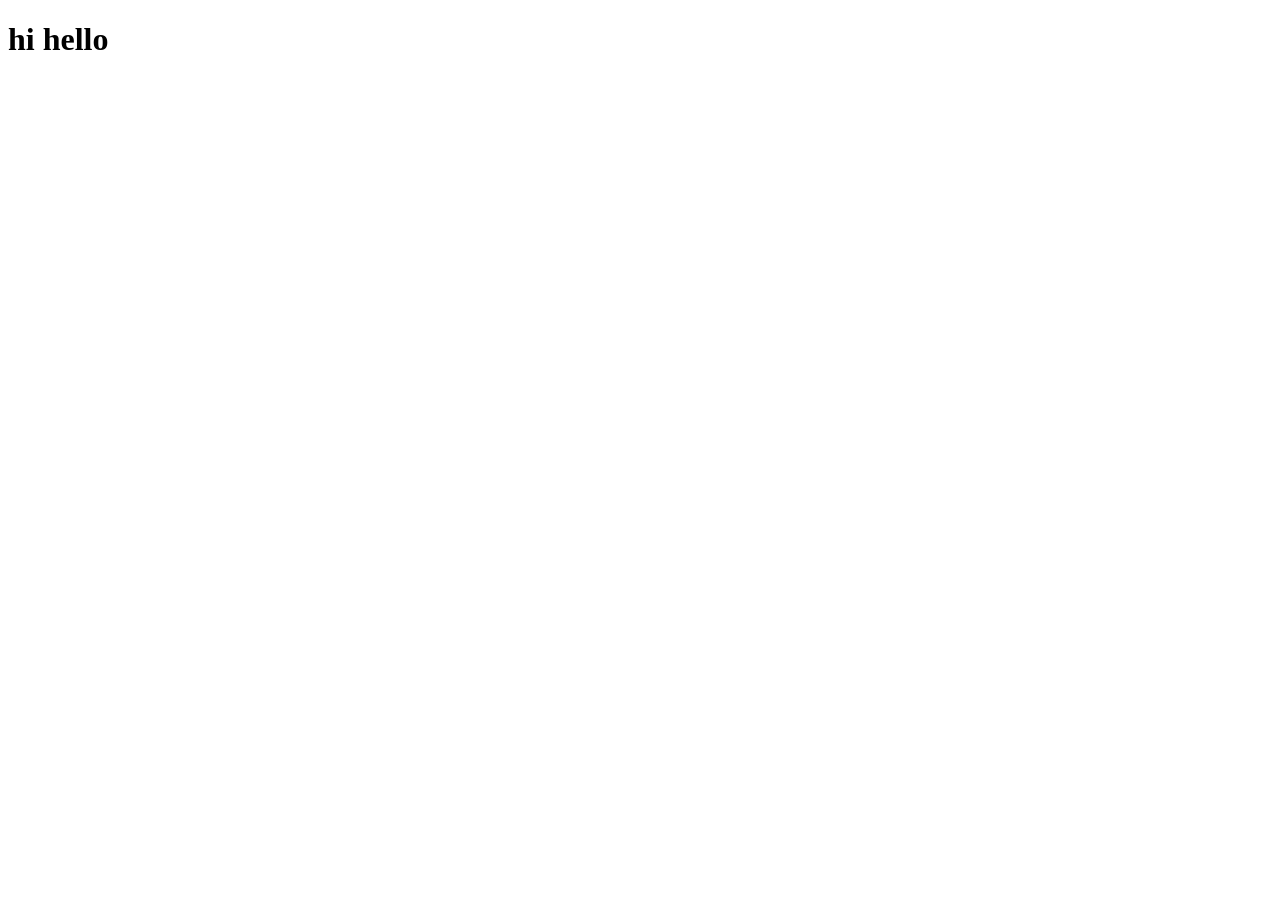
==== web.html @ 4e371c8e "feat : add" ====
<!DOCTYPE html>
<html lang="en">
<head>
    <meta charset="UTF-8">
    <meta name="viewport" content="width=device-width, initial-scale=1.0">
    <title>Document</title>
</head>
<body>
    <h1> hi hello </h1>
</body>
</html>
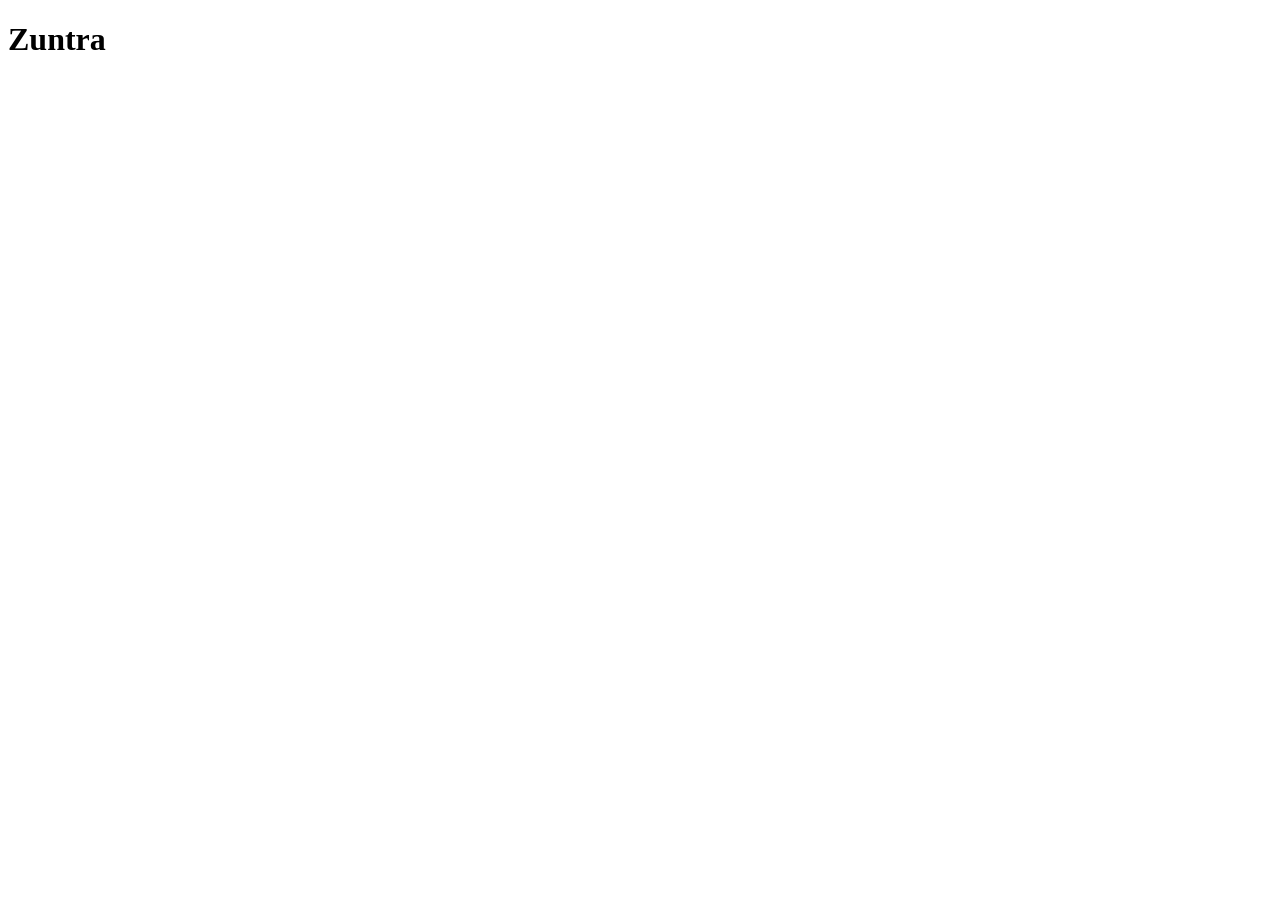
==== commit b0167540: "Change header text from  'Zuntra'" ====
--- a/web.html
+++ b/web.html
@@ -6,6 +6,6 @@
     <title>Document</title>
 </head>
 <body>
-    <h1> hi hello </h1>
+    <h1> Zuntra </h1>
 </body>
-</html>+</html>
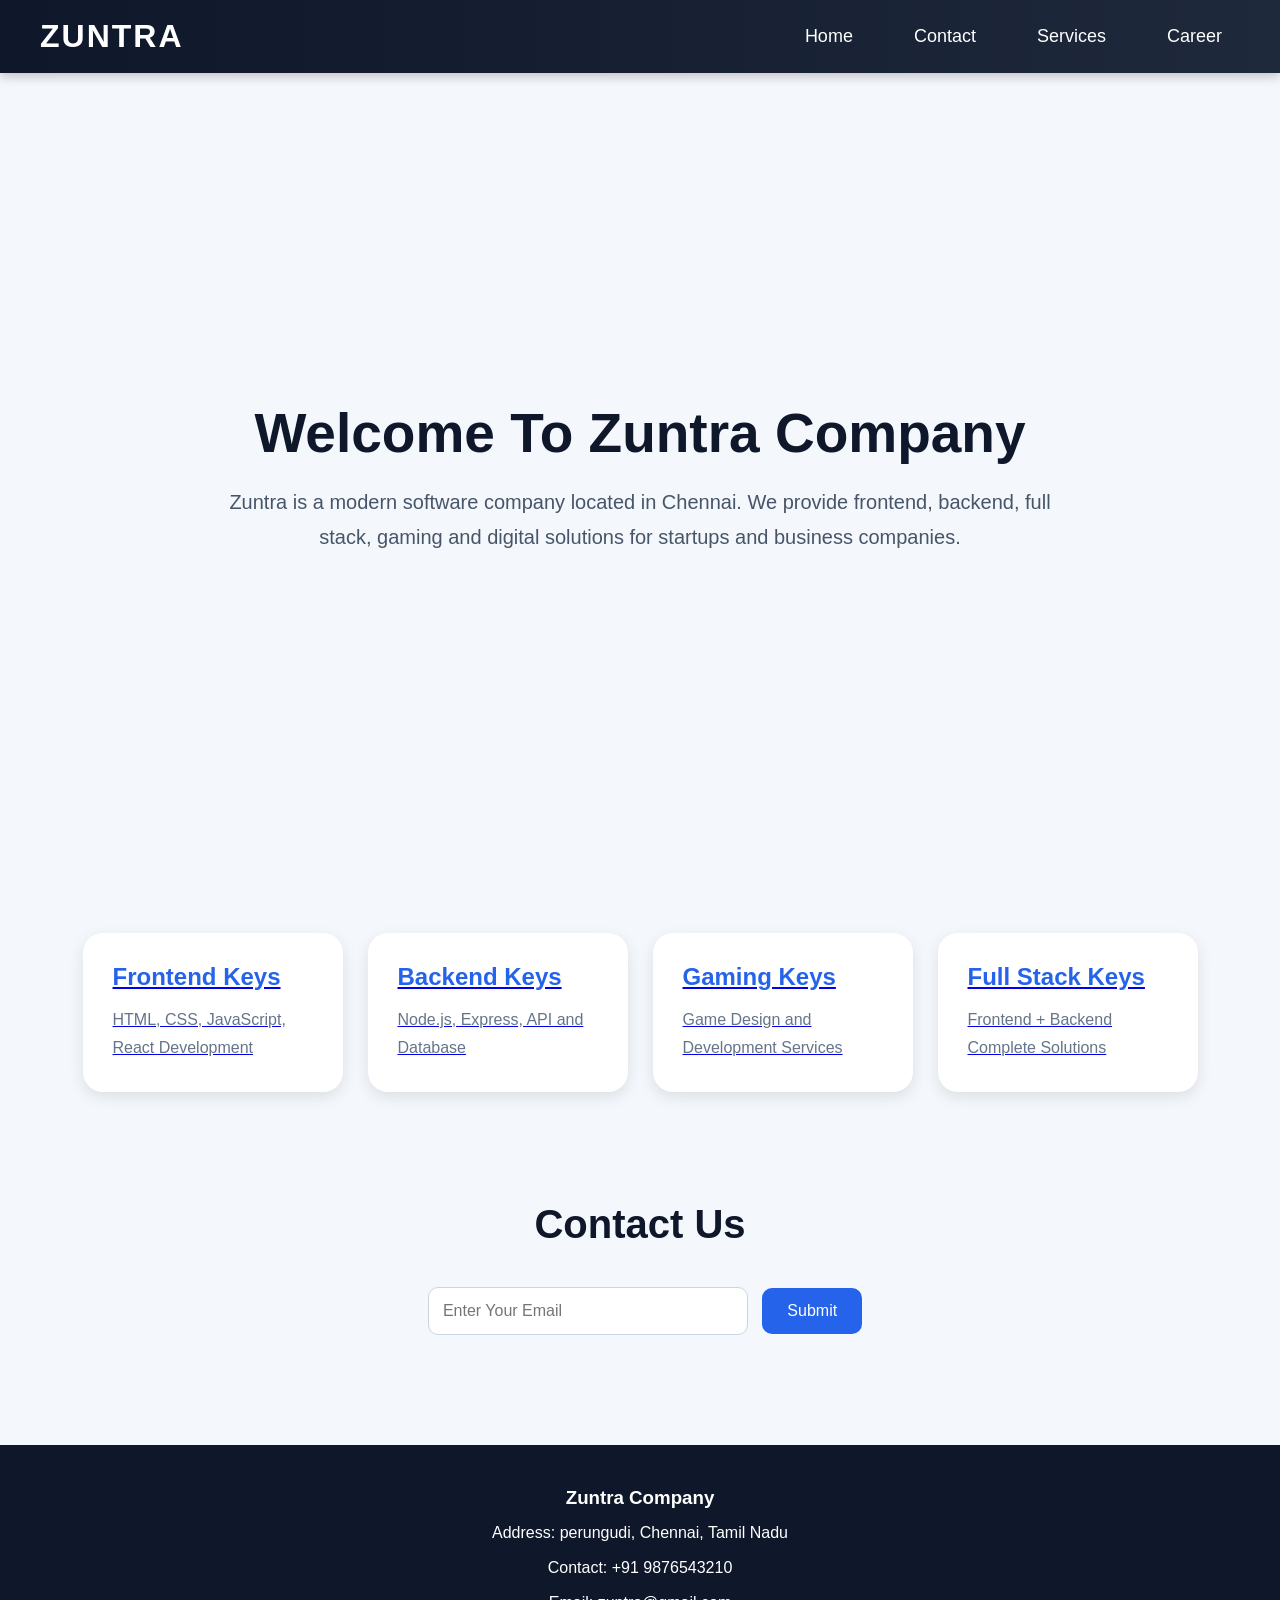
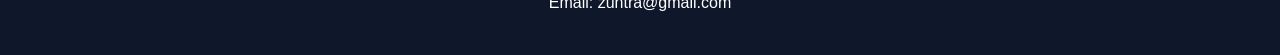
==== commit 11200f41: "feat : added a html file" ====
--- a/web.html
+++ b/web.html
@@ -3,9 +3,98 @@
 <head>
     <meta charset="UTF-8">
     <meta name="viewport" content="width=device-width, initial-scale=1.0">
-    <title>Document</title>
+    <title>Zuntra</title>
+    <link rel="stylesheet" href="./web.css">
 </head>
 <body>
-    <h1> Zuntra </h1>
+
+    
+
+    <nav>
+        <h1>ZUNTRA</h1>
+
+        <ul>
+            <li><a href=" ">Home</a></li>
+            <li><a href="#contact">Contact</a></li>
+            <li><a href="#services">Services</a></li> 
+              <li>
+            <a href="https://www.zuntra.com/career" target="_blank">
+                Career
+            </a>
+        </li>
+        </ul>
+    </nav>
+
+    
+
+    <section class="hero">
+        <h2>Welcome To Zuntra Company</h2>
+
+        <p>
+            Zuntra is a modern software company located in Chennai.
+            We provide frontend, backend, full stack, gaming and digital solutions
+            for startups and business companies.
+        </p>
+    </section>
+
+
+    <section class="services" id="services">
+
+        <div class="card">
+            <a href="https://developer.mozilla.org/en-US/docs/Learn/Front-end_web_developer" target="_blank">
+                <h3>Frontend Keys</h3>
+                <p>HTML, CSS, JavaScript, React Development</p>
+            </a>
+        </div>
+
+        <div class="card">
+            <a href="https://developer.mozilla.org/en-US/docs/Learn/Server-side" target="_blank">
+                <h3>Backend Keys</h3>
+                <p>Node.js, Express, API and Database</p>
+            </a>
+        </div>
+
+        <div class="card">
+            <a href="https://unity.com/" target="_blank">
+                <h3>Gaming Keys</h3>
+                <p>Game Design and Development Services</p>
+            </a>
+        </div>
+
+        <div class="card">
+            <a href="https://www.w3schools.com/whatis/whatis_fullstack.asp" target="_blank">
+                <h3>Full Stack Keys</h3>
+                <p>Frontend + Backend Complete Solutions</p>
+            </a>
+        </div>
+
+    </section>
+
+    
+
+    <section class="contact" id="contact">
+
+        <h2>Contact Us</h2>
+
+        <input type="email" id="email" placeholder="Enter Your Email">
+
+        <button onclick="submitForm()">Submit</button>
+
+    </section>
+
+    
+
+    <footer>
+        <h3>Zuntra Company</h3>
+
+        <p>Address: perungudi, Chennai, Tamil Nadu</p>
+
+        <p>Contact: +91 9876543210</p>
+
+        <p>Email: zuntra@gmail.com</p>
+    </footer>
+
+    <script src="web.js"></script>
+
 </body>
-</html>
+</html>
--- a/web.css
+++ b/web.css
@@ -0,0 +1,174 @@
+*{
+    margin: 0;
+    padding: 0;
+    box-sizing: border-box;
+    font-family: Arial, sans-serif;
+}
+
+body{
+    background: #f4f7fb;
+}
+
+
+
+nav{
+    width: 100%;
+    background: linear-gradient(90deg,#0f172a,#1e293b);
+    padding: 18px 40px;
+    display: flex;
+    justify-content: space-between;
+    align-items: center;
+    box-shadow: 0px 4px 10px rgba(0,0,0,0.2);
+    position: sticky;
+    top: 0;
+}
+
+nav h1{
+    color: white;
+    font-size: 32px;
+    letter-spacing: 2px;
+}
+
+
+
+nav ul{
+    display: flex;
+    list-style: none;
+    gap: 25px;
+    align-items: center;
+}
+
+
+
+nav ul li{
+    transition: 0.3s;
+}
+
+
+nav ul li a{
+    color: white;
+    text-decoration: none;
+    font-size: 18px;
+    padding: 10px 18px;
+    border-radius: 8px;
+    transition: 0.3s;
+}
+
+
+
+nav ul li a:hover{
+    background-color: #3b82f6;
+    color: white;
+    box-shadow: 0px 0px 10px #3b82f6;
+}
+
+
+
+.hero{
+    height: 90vh;
+    display: flex;
+    flex-direction: column;
+    justify-content: center;
+    align-items: center;
+    text-align: center;
+    padding: 20px;
+}
+
+.hero h2{
+    font-size: 55px;
+    color: #0f172a;
+    margin-bottom: 20px;
+}
+
+.hero p{
+    width: 70%;
+    font-size: 20px;
+    color: #475569;
+    line-height: 35px;
+}
+
+
+
+.services{
+    padding: 50px;
+    display: flex;
+    justify-content: center;
+    flex-wrap: wrap;
+    gap: 25px;
+}
+
+
+
+.card{
+    width: 260px;
+    background: white;
+    padding: 30px;
+    border-radius: 20px;
+    box-shadow: 0px 5px 15px rgba(0,0,0,0.1);
+    transition: 0.4s;
+    cursor: pointer;
+}
+
+.card:hover{
+    transform: translateY(-10px);
+    box-shadow: 0px 10px 25px rgba(59,130,246,0.4);
+}
+
+.card h3{
+    color: #2563eb;
+    margin-bottom: 15px;
+    font-size: 24px;
+}
+
+.card p{
+    color: #64748b;
+    line-height: 28px;
+}
+
+
+
+.contact{
+    text-align: center;
+    padding: 60px 20px;
+}
+
+.contact h2{
+    font-size: 40px;
+    margin-bottom: 30px;
+    color: #0f172a;
+}
+
+.contact input{
+    width: 320px;
+    padding: 14px;
+    border-radius: 10px;
+    border: 1px solid #cbd5e1;
+    margin: 10px;
+    font-size: 16px;
+}
+
+.contact button{
+    padding: 14px 25px;
+    border: none;
+    border-radius: 10px;
+    background: #2563eb;
+    color: white;
+    font-size: 16px;
+    cursor: pointer;
+    transition: 0.3s;
+}
+
+.contact button:hover{
+    background: #1d4ed8;
+}
+
+
+
+footer{
+    background: #0f172a;
+    color: white;
+    text-align: center;
+    padding: 35px;
+    line-height: 35px;
+    margin-top: 40px;
+}
